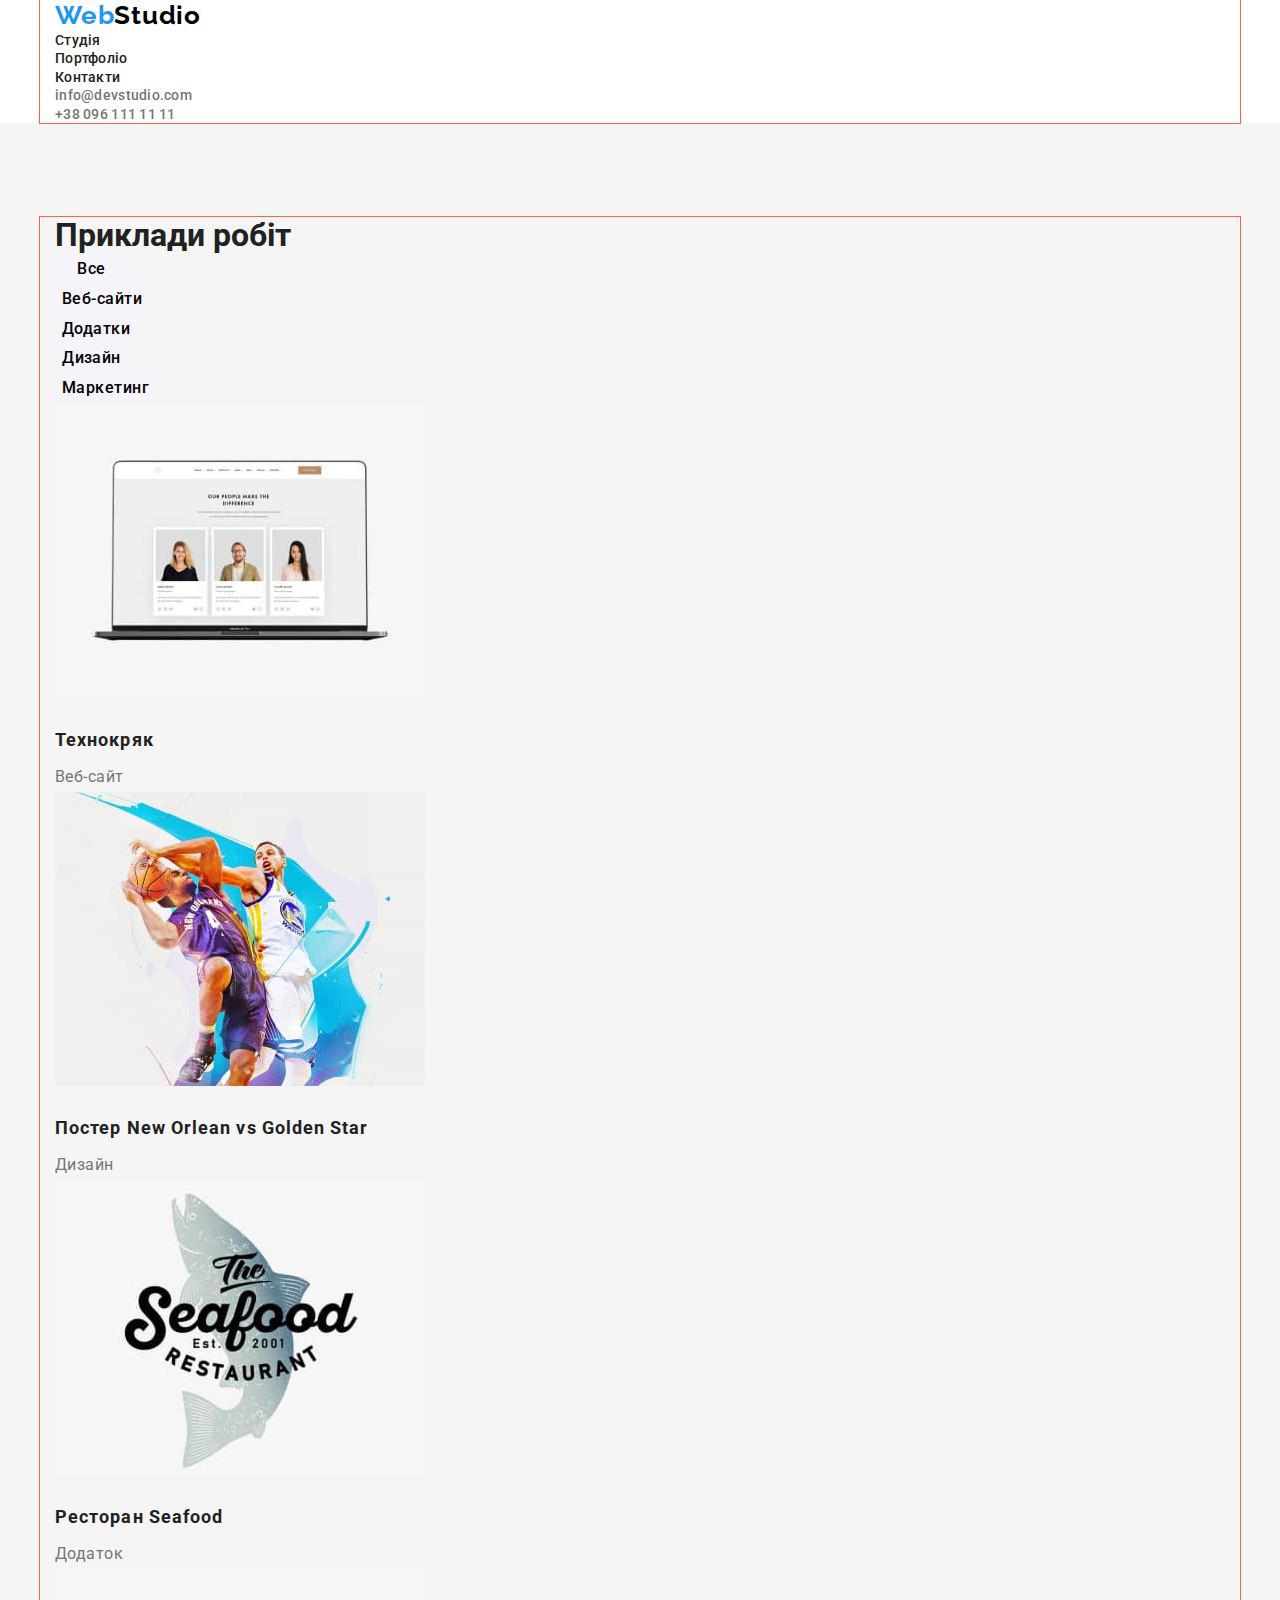
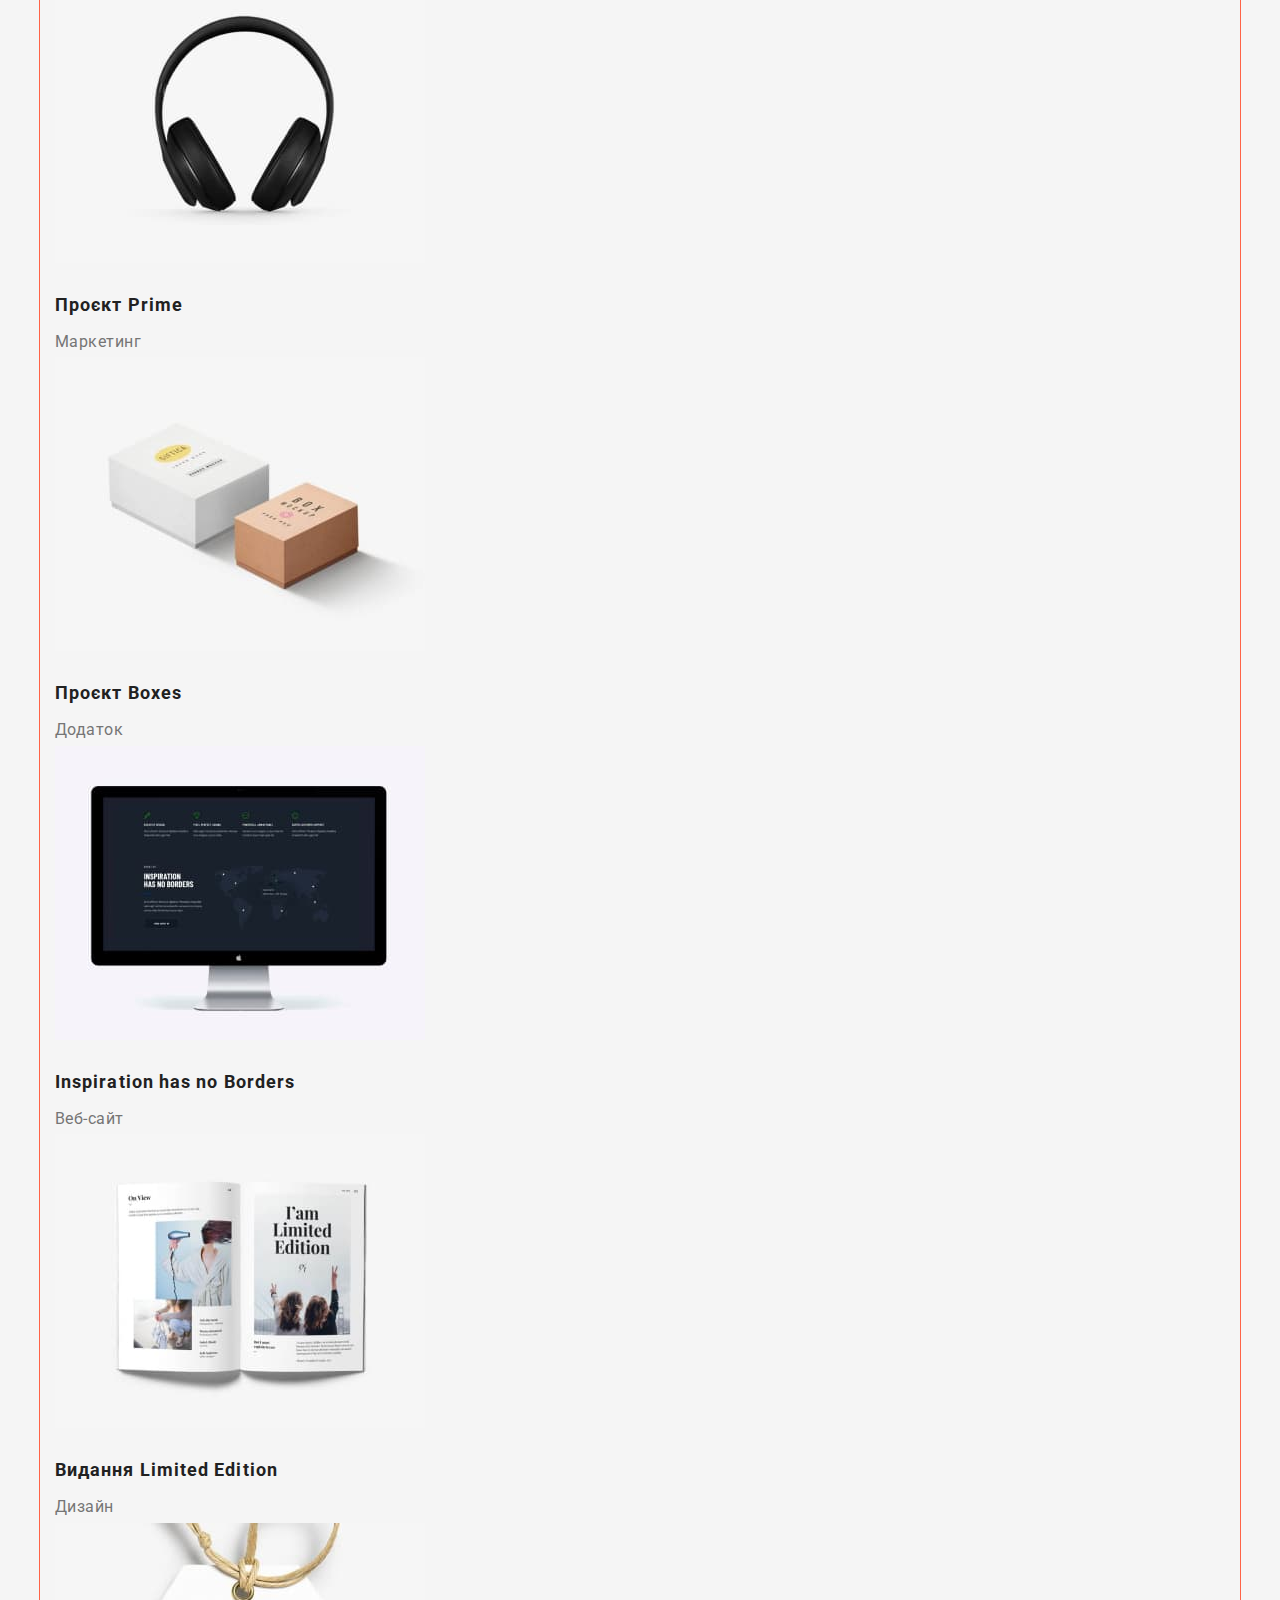
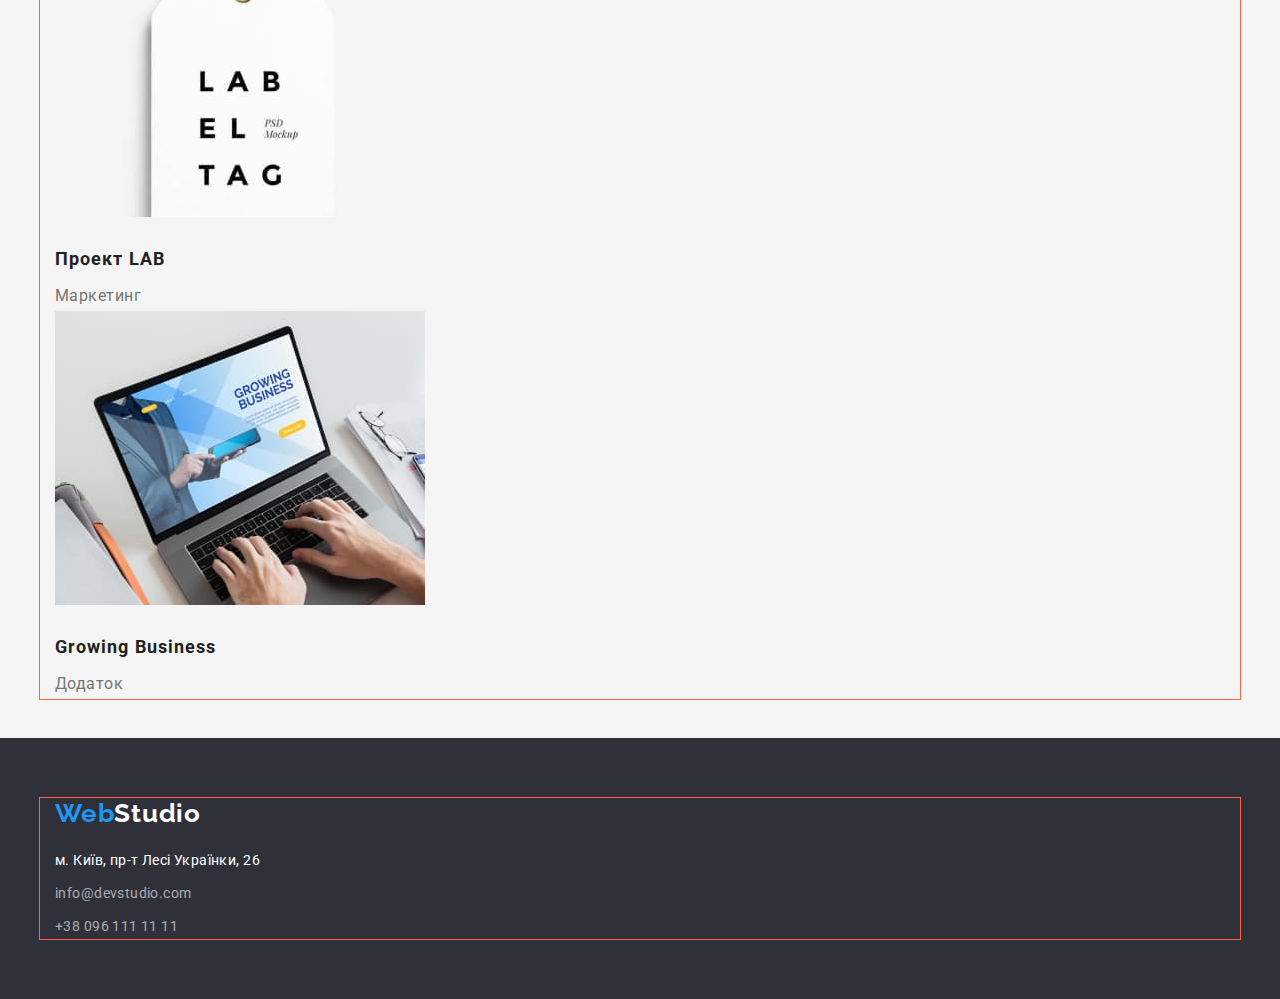
==== portfolio.html @ 7a87fbc9 "Падинги и марджины для ДЗ №3" ====
<!DOCTYPE html>
<html lang="uk">
  <head>
    <meta charset="UTF-8" />
    <meta http-equiv="X-UA-Compatible" content="IE=edge" />
    <meta name="viewport" content="width=device-width, initial-scale=1.0" />
    <title>Портфоліо</title>
    <link
      href="https://fonts.googleapis.com/css2?family=Raleway:wght@700&family=Roboto:wght@400;500;700;900&display=swap"
      rel="stylesheet"
    />
    <link
      rel="stylesheet"
      href="https://cdnjs.cloudflare.com/ajax/libs/modern-normalize/1.1.0/modern-normalize.min.css"
    />
    <link rel="stylesheet" href="./css/styles.css" />
  </head>
  <body>
    <!-- Хедер -->
    <header class="header">
      <div class="container">
        <a href="./index.html" class="link"
          ><span class="aссent">Web</span><span class="logo-head">Studio</span></a
        >
        <nav>
          <ul class="list">
            <li><a href="./index.html" class="link nav">Студія</a></li>
            <li><a href="./portfolio.html" class="link nav">Портфоліо</a></li>
            <li><a href="" class="link nav">Контакти</a></li>
          </ul>
        </nav>
        <ul class="list">
          <li><a href="mailto:info@devstudio.com" class="link contacts">info@devstudio.com</a></li>
          <li><a href="tel:+380961111111" class="link contacts">+38 096 111 11 11</a></li>
        </ul>
      </div>
    </header>
    <!-- Герой -->
    <main>
      <section class="portfolio-hero">
        <div class="container">
          <h1>Приклади робіт</h1>
          <ul class="list filter-title">
            <li><button class="filter" type="button">Все</button></li>
            <li><button class="filter" type="button">Веб-сайти</button></li>
            <li><button class="filter" type="button">Додатки</button></li>
            <li><button class="filter" type="button">Дизайн</button></li>
            <li><button class="filter" type="button">Маркетинг</button></li>
          </ul>
          <ul class="list">
            <li>
              <img src="./img/portfolio1.jpg" alt="відчинений ноутбук" width="370" />
              <h2 class="image-title">Технокряк</h2>
              <p class="image-text">Веб-сайт</p>
            </li>
            <li>
              <img src="./img/portfolio2.jpg" alt="гра в баскетбол" width="370" />
              <h2 class="image-title">Постер <span lang="en">New Orlean vs Golden Star</span></h2>
              <p class="image-text">Дизайн</p>
            </li>
            <li>
              <img src="./img/portfolio3.jpg" alt="постер ресторану" width="370" />
              <h2 class="image-title">Ресторан <span lang="en">Seafood</span></h2>
              <p class="image-text">Додаток</p>
            </li>
            <li>
              <img src="./img/portfolio4.jpg" alt="навушники" width="370" />
              <h2 class="image-title">Проєкт <span lang="en">Prime</span></h2>
              <p class="image-text">Маркетинг</p>
            </li>
            <li>
              <img src="./img/portfolio5.jpg" alt="картонні коробки" width="370" />
              <h2 class="image-title">Проєкт <span lang="en">Boxes</span></h2>
              <p class="image-text">Додаток</p>
            </li>
            <li>
              <img src="./img/portfolio6.jpg" alt="екран монітору" width="370" />
              <h2 class="image-title" lang="en">Inspiration has no Borders</h2>
              <p class="image-text">Веб-сайт</p>
            </li>
            <li>
              <img src="./img/portfolio7.jpg" alt="відкрита книга" width="370" />
              <h2 class="image-title">Видання <span lang="en">Limited Edition</span></h2>
              <p class="image-text">Дизайн</p>
            </li>
            <li>
              <img src="./img/portfolio8.jpg" alt="бірка" width="370" />
              <h2 class="image-title">Проект <span lang="en">LAB</span></h2>
              <p class="image-text">Маркетинг</p>
            </li>
            <li>
              <img src="./img/portfolio9.jpg" alt="відчинений ноутбук" width="370" />
              <h2 class="image-title" lang="en">Growing Business</h2>
              <p class="image-text">Додаток</p>
            </li>
          </ul>
        </div>
      </section>
    </main>
    <!-- Футер -->
    <footer class="footer">
      <div class="container">
        <a href="./index.html" class="link"
          ><span class="aссent">Web</span><span class="logo-footer">Studio</span></a
        >
        <address class="address">
          <p class="address-place">м. Київ, пр-т Лесі Українки, 26</p>
          <ul class="list">
            <li class="address-mail">
              <a href="mailto:info@devstudio.com" class="link footer-contacts"
                >info@devstudio.com</a
              >
            </li>
            <li><a href="tel:+380961111111" class="link footer-contacts">+38 096 111 11 11</a></li>
          </ul>
        </address>
      </div>
    </footer>
  </body>
</html>
---- css/styles.css ----
:root {
  --main-background-color: #f5f5f5;
  --primary-text-color: #212121;
  --secondery-text-color: #757575;
  --active-text-color: #2196f3;
  --text-logo: #000000;
  --text-hero: #ffffff;
  --team-background-color: #f5f4fa;
}

body {
  font-family: 'roboto', sans-serif;
  color: var(--primary-text-color);
}

.container {
  width: 1200px;
  margin-left: auto;
  margin-right: auto;
  padding-left: 15px;
  padding-right: 15px;
  outline: 1px solid tomato;
}

/* Хедер */
.header {
  background-color: var(--text-hero);
}

/* Навигация */

.link.nav {
  color: var(--primary-text-color);
  font-weight: 500;
  font-size: 14px;
  line-height: 1.14;
  letter-spacing: 0.02em;
}

/* Логотип */

.aссent {
  color: var(--active-text-color);
  font-family: 'raleway';
  font-weight: 700;
  font-size: 26px;
  line-height: 1.19;
  letter-spacing: 0.03em;
}

.logo-head {
  font-family: 'raleway';
  color: var(--text-logo);
  font-weight: 700;
  font-size: 26px;
  line-height: 1.19;
  letter-spacing: 0.03em;
}

.logo-head:hover,
.logo-head:focus {
  color: var(--active-text-color);
}

/* Cсылки контактов хедера */

.contacts {
  color: var(--secondery-text-color);
  font-weight: 500;
  font-size: 14px;
  line-height: 1.14;
  letter-spacing: 0.02em;
}

.link:hover,
.link:focus {
  color: var(--active-text-color);
}

/* Кнопки */

.filter:hover,
.filter:focus {
  background-color: var(--active-text-color);
  color: var(--text-hero);
  box-shadow: 0px 3px 1px rgba(0, 0, 0, 0.1), 0px 1px 2px rgba(0, 0, 0, 0.08),
    0px 2px 2px rgba(0, 0, 0, 0.12);
}

.booking {
  background-color: var(--active-text-color);
  color: var(--text-hero);
  font-family: inherit;
  font-weight: 700;
  font-size: 16px;
  line-height: 1.88;
  letter-spacing: 0.06em;
  cursor: pointer;
  padding: 10px 32px;
  border-radius: 4px;
  min-width: 216px;
  text-align: center;
  box-shadow: 0px 4px 4px rgba(0, 0, 0, 0.15);
  border: 1px solid transparent;
}

.filter {
  display: inline-block;
  font-family: inherit;
  cursor: pointer;
  font-weight: 500;
  font-size: 16px;
  line-height: 1.62;
  letter-spacing: 0.03em;
  min-width: 73px;
  border-radius: 4px;
  border: 1px solid transparent;
  background-color: var(--team-background-color);
}

/* Герой главной страницы */

.hero {
  background-color: #2f303a;
  text-align: center;
}

.hero-title {
  font-weight: 900;
  font-size: 44px;
  line-height: 1.4;
  letter-spacing: 0.06em;
  text-transform: uppercase;
  color: var(--text-hero);
  margin-bottom: 30px;
}

/* Герой страницы портфолио */

.portfolio-hero {
  background-color: var(--main-background-color);
  padding-top: 94px;
  padding-bottom: 39px;
}

.image-title {
  font-weight: 700;
  font-size: 18px;
  line-height: 2;
  letter-spacing: 0.06em;
  margin-top: 20px;
  margin-bottom: 4px;
}

.image-text {
  font-size: 16px;
  line-height: 1.88;
  letter-spacing: 0.03em;
  color: var(--secondery-text-color);
}

.filter-title {
  margin-bottom: 34px;
}

/* Преимущества */

.advantage {
  background-color: var(--main-background-color);
  padding-top: 94px;
  padding-bottom: 94px;
}
.advantage-title {
  font-weight: 700;
  font-size: 14px;
  line-height: 1.14;
  letter-spacing: 0.03em;
  text-transform: uppercase;
  margin-bottom: 10px;
}

.advantage-text {
  font-size: 14px;
  line-height: 1.71;
  letter-spacing: 0.03em;
  color: var(--secondery-text-color);
}

/* Чем мы занимаемся */

.process-title,
.team-title {
  font-weight: 700;
  font-size: 36px;
  line-height: 1.17;
  text-align: center;
  letter-spacing: 0.03em;
  margin-bottom: 50px;
}

.process {
  background-color: var(--main-background-color);
  padding-bottom: 94px;
}

/* Команда */

.team {
  background-color: var(--team-background-color);
  padding-top: 94px;
  padding-bottom: 94px;
}

.team-card {
  background-color: var(--text-hero);
}

.team-name {
  font-weight: 500;
  font-size: 16px;
  line-height: 1.19;
  letter-spacing: 0.03em;
}

.job-title {
  font-size: 16px;
  line-height: 1.19;
  letter-spacing: 0.03em;
  color: var(--secondery-text-color);
}

/* Футер */

.footer {
  background-color: #2f303a;
  padding-top: 60px;
  padding-bottom: 60px;
}

.address {
  font-style: normal;
  font-size: 14px;
  line-height: 1.71;
  letter-spacing: 0.03em;
  margin-top: 20px;
}

.address-place {
  color: var(--text-hero);
  margin-bottom: 9px;
}

.footer-contacts {
  color: rgba(255, 255, 255, 0.6);
}

.address-mail {
  margin-bottom: 9px;
}

.logo-footer {
  color: var(--text-hero);
  font-family: 'raleway';
  font-weight: 700;
  font-size: 26px;
  line-height: 1.19;
  letter-spacing: 0.03em;
}

.logo-footer:hover,
.logo-footer:focus {
  color: var(--active-text-color);
}

/* Убрал подчеркивания и точки со ссылок и списков
и сбросил отступы */

.link {
  text-decoration: none;
  margin: 0;
  padding: 0;
}

.list {
  list-style: none;
  margin: 0;
  padding: 0;
}

/* Сброс отступов для заголовков и абзацев */
h1,
h2,
h3,
h4,
h5,
h6,
p {
  padding: 0;
  margin: 0;
}
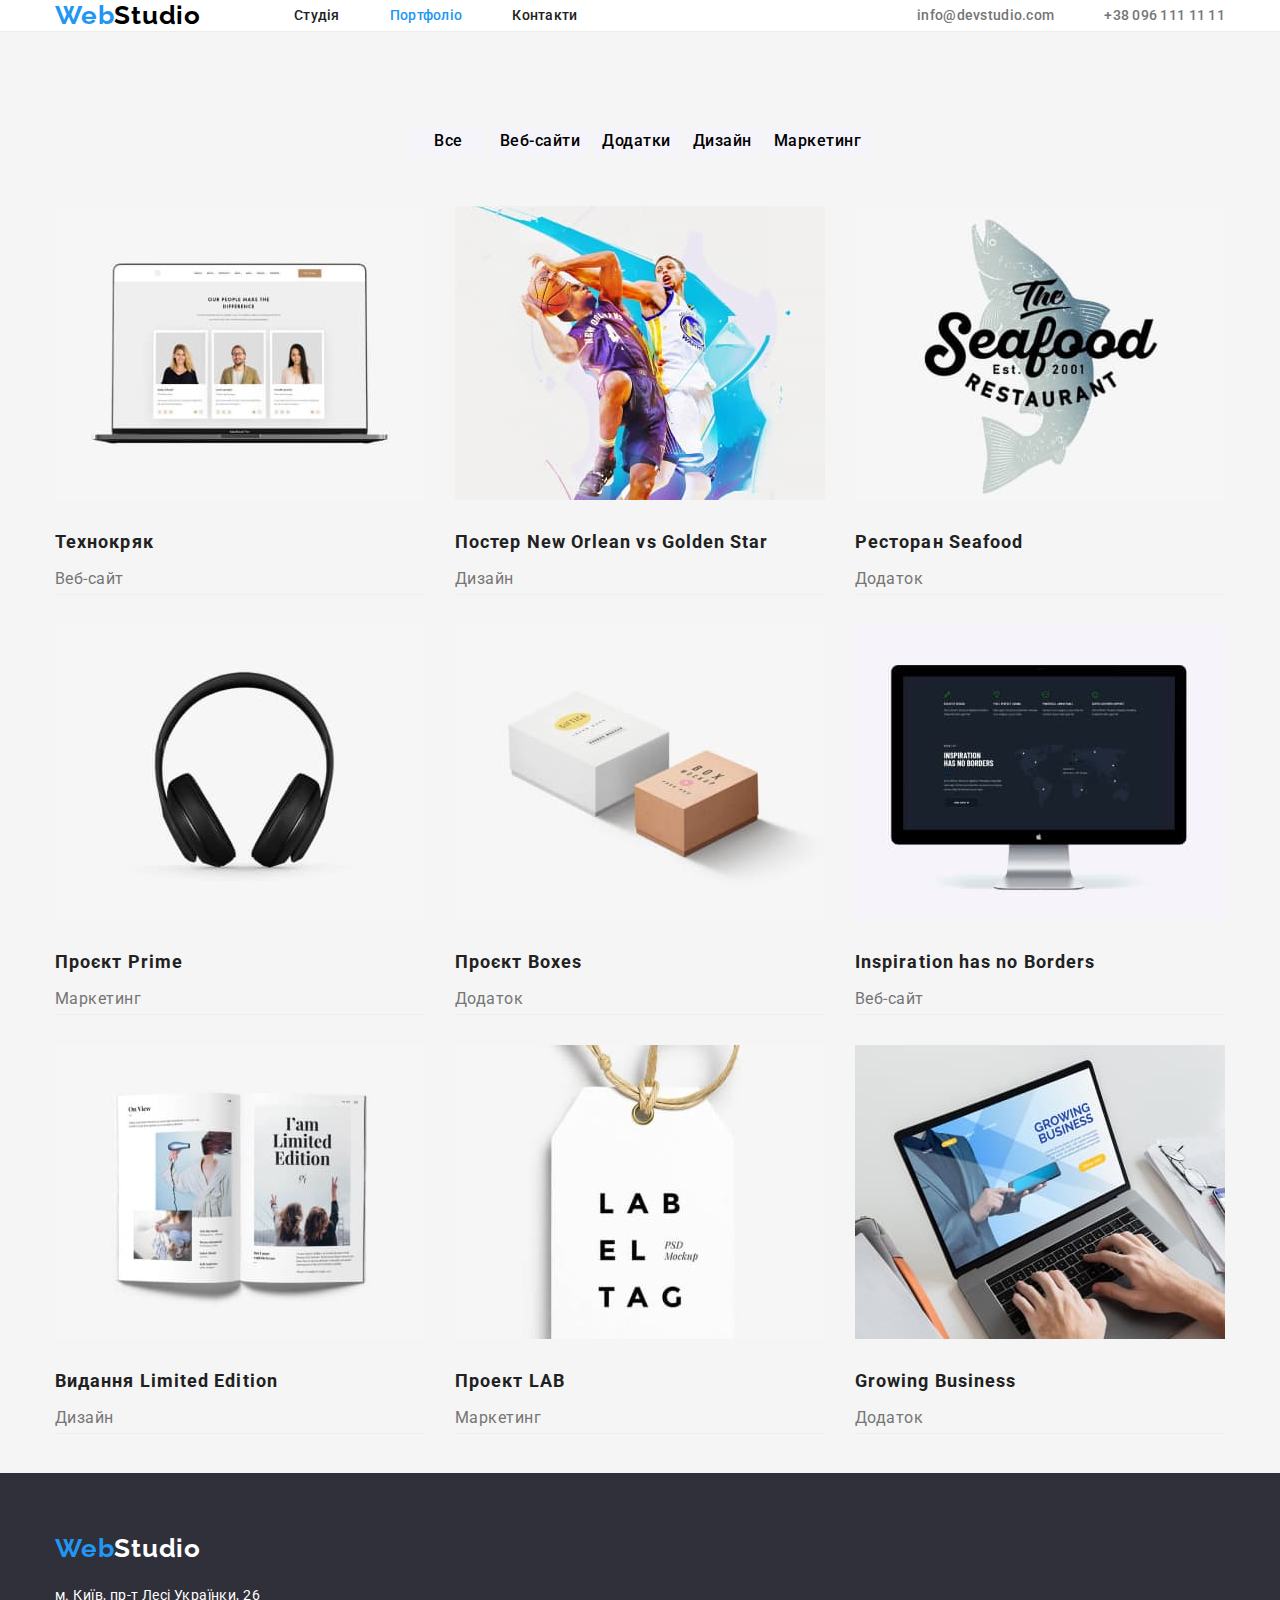
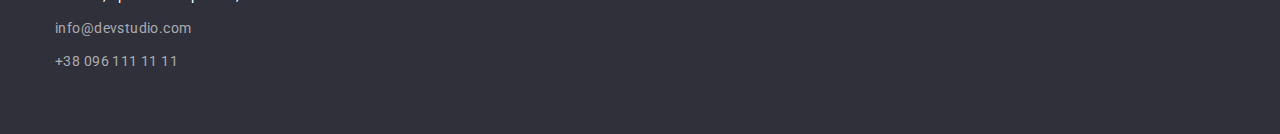
==== commit 353a7c58: "Закончил ДЗ №3" ====
--- a/portfolio.html
+++ b/portfolio.html
@@ -19,17 +19,17 @@
     <!-- Хедер -->
     <header class="header">
       <div class="container">
-        <a href="./index.html" class="link"
+        <a href="./index.html" class="link logo"
           ><span class="aссent">Web</span><span class="logo-head">Studio</span></a
         >
         <nav>
-          <ul class="list">
-            <li><a href="./index.html" class="link nav">Студія</a></li>
-            <li><a href="./portfolio.html" class="link nav">Портфоліо</a></li>
-            <li><a href="" class="link nav">Контакти</a></li>
+          <ul class="site-nav list">
+            <li class="item"><a href="./index.html" class="link nav">Студія</a></li>
+            <li class="item"><a href="./portfolio.html" class="link nav current">Портфоліо</a></li>
+            <li class="item"><a href="" class="link nav">Контакти</a></li>
           </ul>
         </nav>
-        <ul class="list">
+        <ul class="auth-nav list">
           <li><a href="mailto:info@devstudio.com" class="link contacts">info@devstudio.com</a></li>
           <li><a href="tel:+380961111111" class="link contacts">+38 096 111 11 11</a></li>
         </ul>
@@ -39,56 +39,56 @@
     <main>
       <section class="portfolio-hero">
         <div class="container">
-          <h1>Приклади робіт</h1>
+          <h1 class="hidden">Приклади робіт</h1>
           <ul class="list filter-title">
-            <li><button class="filter" type="button">Все</button></li>
-            <li><button class="filter" type="button">Веб-сайти</button></li>
-            <li><button class="filter" type="button">Додатки</button></li>
-            <li><button class="filter" type="button">Дизайн</button></li>
-            <li><button class="filter" type="button">Маркетинг</button></li>
+            <li class="filter-item"><button class="filter" type="button">Все</button></li>
+            <li class="filter-item"><button class="filter" type="button">Веб-сайти</button></li>
+            <li class="filter-item"><button class="filter" type="button">Додатки</button></li>
+            <li class="filter-item"><button class="filter" type="button">Дизайн</button></li>
+            <li class="filter-item"><button class="filter" type="button">Маркетинг</button></li>
           </ul>
-          <ul class="list">
-            <li>
+          <ul class="list card-list">
+            <li class="card-item">
               <img src="./img/portfolio1.jpg" alt="відчинений ноутбук" width="370" />
               <h2 class="image-title">Технокряк</h2>
               <p class="image-text">Веб-сайт</p>
             </li>
-            <li>
+            <li class="card-item">
               <img src="./img/portfolio2.jpg" alt="гра в баскетбол" width="370" />
               <h2 class="image-title">Постер <span lang="en">New Orlean vs Golden Star</span></h2>
               <p class="image-text">Дизайн</p>
             </li>
-            <li>
+            <li class="card-item">
               <img src="./img/portfolio3.jpg" alt="постер ресторану" width="370" />
               <h2 class="image-title">Ресторан <span lang="en">Seafood</span></h2>
               <p class="image-text">Додаток</p>
             </li>
-            <li>
+            <li class="card-item">
               <img src="./img/portfolio4.jpg" alt="навушники" width="370" />
               <h2 class="image-title">Проєкт <span lang="en">Prime</span></h2>
               <p class="image-text">Маркетинг</p>
             </li>
-            <li>
+            <li class="card-item">
               <img src="./img/portfolio5.jpg" alt="картонні коробки" width="370" />
               <h2 class="image-title">Проєкт <span lang="en">Boxes</span></h2>
               <p class="image-text">Додаток</p>
             </li>
-            <li>
+            <li class="card-item">
               <img src="./img/portfolio6.jpg" alt="екран монітору" width="370" />
               <h2 class="image-title" lang="en">Inspiration has no Borders</h2>
               <p class="image-text">Веб-сайт</p>
             </li>
-            <li>
+            <li class="card-item">
               <img src="./img/portfolio7.jpg" alt="відкрита книга" width="370" />
               <h2 class="image-title">Видання <span lang="en">Limited Edition</span></h2>
               <p class="image-text">Дизайн</p>
             </li>
-            <li>
+            <li class="card-item">
               <img src="./img/portfolio8.jpg" alt="бірка" width="370" />
               <h2 class="image-title">Проект <span lang="en">LAB</span></h2>
               <p class="image-text">Маркетинг</p>
             </li>
-            <li>
+            <li class="card-item">
               <img src="./img/portfolio9.jpg" alt="відчинений ноутбук" width="370" />
               <h2 class="image-title" lang="en">Growing Business</h2>
               <p class="image-text">Додаток</p>
--- a/css/styles.css
+++ b/css/styles.css
@@ -13,18 +13,41 @@
   color: var(--primary-text-color);
 }
 
+/* Убрал подчеркивания и точки со ссылок и списков
+и сбросил отступы */
+
+.link {
+  text-decoration: none;
+  margin: 0;
+  padding: 0;
+}
+
+.list {
+  list-style: none;
+  margin: 0;
+  padding: 0;
+}
+
+/* Контейнер */
+
 .container {
   width: 1200px;
   margin-left: auto;
   margin-right: auto;
   padding-left: 15px;
   padding-right: 15px;
-  outline: 1px solid tomato;
+  /* outline: 1px solid tomato; */
 }
 
 /* Хедер */
 .header {
   background-color: var(--text-hero);
+  border-bottom: 1px solid #ECECEC;
+}
+
+.header > .container {
+  display: flex;
+  align-items: center;
 }
 
 /* Навигация */
@@ -37,6 +60,28 @@
   letter-spacing: 0.02em;
 }
 
+.link.logo {
+  margin-right: 93px;
+}
+
+.site-nav > .item:not(:last-child) {
+  margin-right: 50px;
+}
+
+.site-nav {
+  display: flex;
+}
+
+.auth-nav {
+  display: flex;
+  margin-left: auto;
+}
+
+.link.nav.current {
+  color: var(--active-text-color);
+}
+
+
 /* Логотип */
 
 .aссent {
@@ -57,10 +102,6 @@
   letter-spacing: 0.03em;
 }
 
-.logo-head:hover,
-.logo-head:focus {
-  color: var(--active-text-color);
-}
 
 /* Cсылки контактов хедера */
 
@@ -70,6 +111,10 @@
   font-size: 14px;
   line-height: 1.14;
   letter-spacing: 0.02em;
+}
+
+.link.contacts:last-child {
+  margin-left: 50px;
 }
 
 .link:hover,
@@ -99,7 +144,6 @@
   padding: 10px 32px;
   border-radius: 4px;
   min-width: 216px;
-  text-align: center;
   box-shadow: 0px 4px 4px rgba(0, 0, 0, 0.15);
   border: 1px solid transparent;
 }
@@ -123,6 +167,7 @@
 .hero {
   background-color: #2f303a;
   text-align: center;
+  height: 600px;
 }
 
 .hero-title {
@@ -133,6 +178,7 @@
   text-transform: uppercase;
   color: var(--text-hero);
   margin-bottom: 30px;
+  padding-top: 200px;
 }
 
 /* Герой страницы портфолио */
@@ -160,16 +206,59 @@
 }
 
 .filter-title {
-  margin-bottom: 34px;
+  display: flex;
+  margin-bottom: 50px;
+  justify-content: center;
+}
+
+.filter-item:not(:last-child) {
+  margin-right: 8px;
+}
+
+.card-list {
+  display: flex;
+  flex-wrap: wrap;
+}
+
+.card-item {
+  width: 370px;
+  border-bottom: 1px solid #eeeeee;
+}
+
+.card-item:not(:nth-child(3n)) {
+  margin-right: 30px;
+}
+
+.card-item:not(:nth-last-child(-n + 3)) {
+  margin-bottom: 30px;
 }
 
 /* Преимущества */
+
+.hidden {
+  display: none;
+}
 
 .advantage {
   background-color: var(--main-background-color);
   padding-top: 94px;
   padding-bottom: 94px;
 }
+
+.advantage-list {
+  display: flex;
+  justify-content: center;
+}
+
+.advantage-item:not(:last-child) {
+  margin-right: 30px;
+}
+
+.advantage-item {
+  width: calc(100%/4);
+}
+
+
 .advantage-title {
   font-weight: 700;
   font-size: 14px;
@@ -202,6 +291,16 @@
   background-color: var(--main-background-color);
   padding-bottom: 94px;
 }
+
+.process-list {
+  display: flex;
+  justify-content: center;
+}
+
+.process-item:not(:last-child) {
+  margin-right: 30px;
+}
+
 
 /* Команда */
 
@@ -211,11 +310,28 @@
   padding-bottom: 94px;
 }
 
+.team-list {
+  display: flex;
+  justify-content: center;
+}
+
+.team-card:not(:last-child) {
+  margin-right: 30px;
+}
+
+
 .team-card {
+  width: 270px;
+  text-align: center;
   background-color: var(--text-hero);
+  box-shadow: 0px 1px 3px rgba(0, 0, 0, 0.12), 0px 1px 1px rgba(0, 0, 0, 0.14),
+    0px 2px 1px rgba(0, 0, 0, 0.2);
+  border-radius: 0px 0px 4px 4px;
 }
 
 .team-name {
+  margin-top: 30px;
+  margin-bottom: 10px;
   font-weight: 500;
   font-size: 16px;
   line-height: 1.19;
@@ -223,6 +339,7 @@
 }
 
 .job-title {
+  padding-bottom: 30px;
   font-size: 16px;
   line-height: 1.19;
   letter-spacing: 0.03em;
@@ -267,25 +384,6 @@
   letter-spacing: 0.03em;
 }
 
-.logo-footer:hover,
-.logo-footer:focus {
-  color: var(--active-text-color);
-}
-
-/* Убрал подчеркивания и точки со ссылок и списков
-и сбросил отступы */
-
-.link {
-  text-decoration: none;
-  margin: 0;
-  padding: 0;
-}
-
-.list {
-  list-style: none;
-  margin: 0;
-  padding: 0;
-}
 
 /* Сброс отступов для заголовков и абзацев */
 h1,
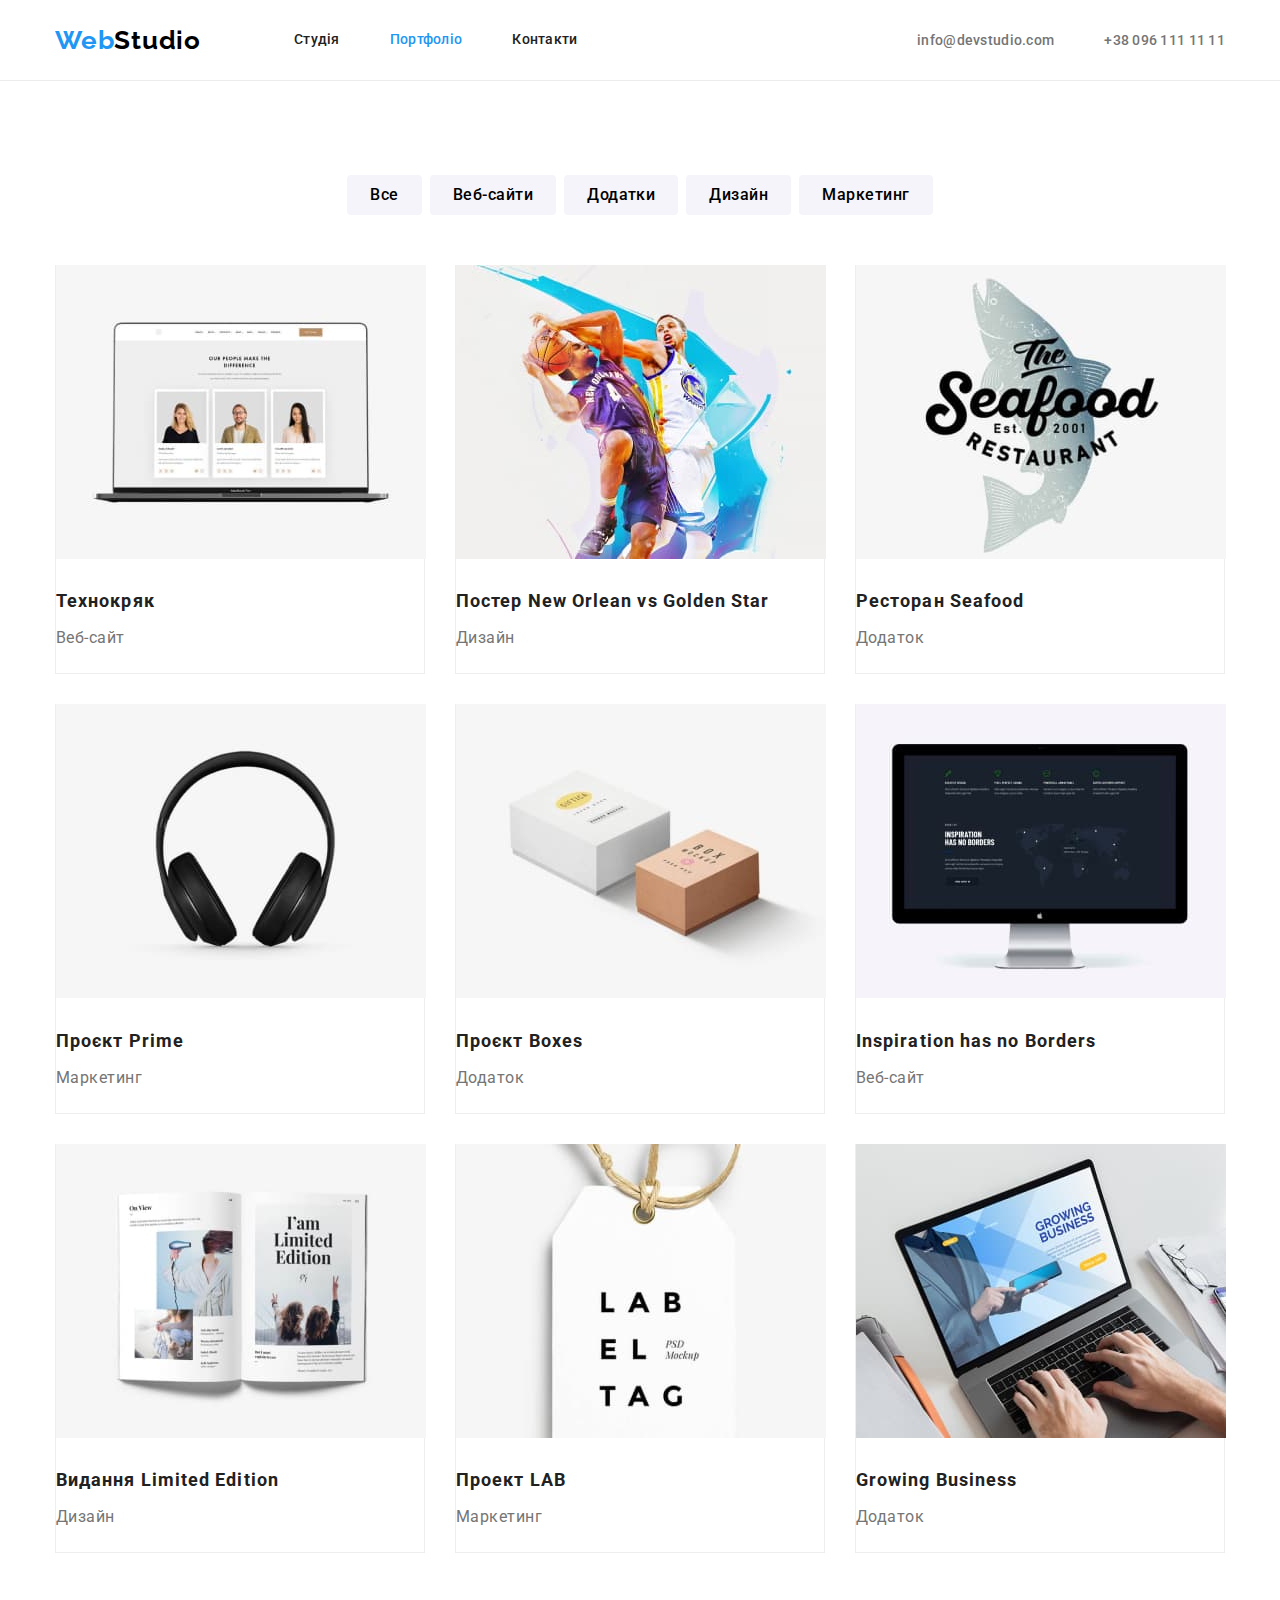
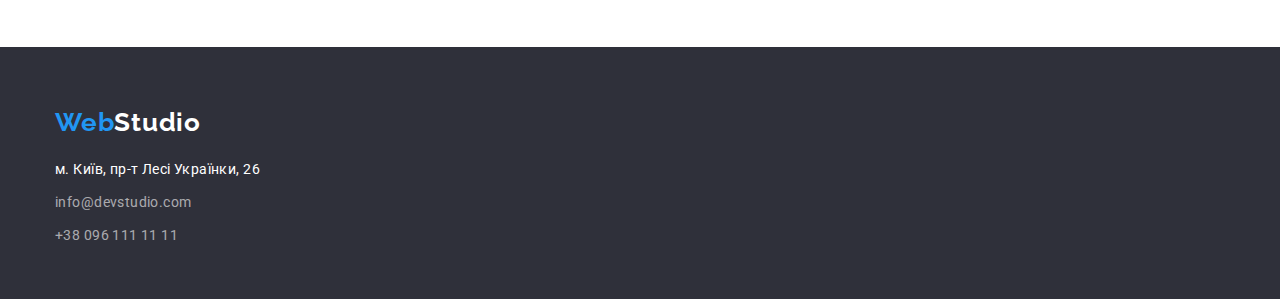
==== commit 06d6c822: "Исправление замечаний по ДЗ №3" ====
--- a/portfolio.html
+++ b/portfolio.html
@@ -50,48 +50,66 @@
           <ul class="list card-list">
             <li class="card-item">
               <img src="./img/portfolio1.jpg" alt="відчинений ноутбук" width="370" />
-              <h2 class="image-title">Технокряк</h2>
-              <p class="image-text">Веб-сайт</p>
+              <div class="card-box">
+                <h2 class="image-title">Технокряк</h2>
+                <p class="image-text">Веб-сайт</p>
+              </div>
             </li>
             <li class="card-item">
               <img src="./img/portfolio2.jpg" alt="гра в баскетбол" width="370" />
-              <h2 class="image-title">Постер <span lang="en">New Orlean vs Golden Star</span></h2>
-              <p class="image-text">Дизайн</p>
+              <div class="card-box">
+                <h2 class="image-title">Постер <span lang="en">New Orlean vs Golden Star</span></h2>
+                <p class="image-text">Дизайн</p>
+              </div>
             </li>
             <li class="card-item">
               <img src="./img/portfolio3.jpg" alt="постер ресторану" width="370" />
-              <h2 class="image-title">Ресторан <span lang="en">Seafood</span></h2>
-              <p class="image-text">Додаток</p>
+              <div class="card-box">
+                <h2 class="image-title">Ресторан <span lang="en">Seafood</span></h2>
+                <p class="image-text">Додаток</p>
+              </div>
             </li>
             <li class="card-item">
               <img src="./img/portfolio4.jpg" alt="навушники" width="370" />
-              <h2 class="image-title">Проєкт <span lang="en">Prime</span></h2>
-              <p class="image-text">Маркетинг</p>
+              <div class="card-box">
+                <h2 class="image-title">Проєкт <span lang="en">Prime</span></h2>
+                <p class="image-text">Маркетинг</p>
+              </div>
             </li>
             <li class="card-item">
               <img src="./img/portfolio5.jpg" alt="картонні коробки" width="370" />
-              <h2 class="image-title">Проєкт <span lang="en">Boxes</span></h2>
-              <p class="image-text">Додаток</p>
+              <div class="card-box">
+                <h2 class="image-title">Проєкт <span lang="en">Boxes</span></h2>
+                <p class="image-text">Додаток</p>
+              </div>
             </li>
             <li class="card-item">
               <img src="./img/portfolio6.jpg" alt="екран монітору" width="370" />
-              <h2 class="image-title" lang="en">Inspiration has no Borders</h2>
-              <p class="image-text">Веб-сайт</p>
+              <div class="card-box">
+                <h2 class="image-title" lang="en">Inspiration has no Borders</h2>
+                <p class="image-text">Веб-сайт</p>
+              </div>
             </li>
             <li class="card-item">
               <img src="./img/portfolio7.jpg" alt="відкрита книга" width="370" />
-              <h2 class="image-title">Видання <span lang="en">Limited Edition</span></h2>
-              <p class="image-text">Дизайн</p>
+              <div class="card-box">
+                <h2 class="image-title">Видання <span lang="en">Limited Edition</span></h2>
+                <p class="image-text">Дизайн</p>
+              </div>
             </li>
             <li class="card-item">
               <img src="./img/portfolio8.jpg" alt="бірка" width="370" />
-              <h2 class="image-title">Проект <span lang="en">LAB</span></h2>
-              <p class="image-text">Маркетинг</p>
+              <div class="card-box">
+                <h2 class="image-title">Проект <span lang="en">LAB</span></h2>
+                <p class="image-text">Маркетинг</p>
+              </div>
             </li>
             <li class="card-item">
               <img src="./img/portfolio9.jpg" alt="відчинений ноутбук" width="370" />
-              <h2 class="image-title" lang="en">Growing Business</h2>
-              <p class="image-text">Додаток</p>
+              <div class="card-box">
+                <h2 class="image-title" lang="en">Growing Business</h2>
+                <p class="image-text">Додаток</p>
+              </div>
             </li>
           </ul>
         </div>
--- a/css/styles.css
+++ b/css/styles.css
@@ -42,7 +42,7 @@
 /* Хедер */
 .header {
   background-color: var(--text-hero);
-  border-bottom: 1px solid #ECECEC;
+  border-bottom: 1px solid #ececec;
 }
 
 .header > .container {
@@ -53,6 +53,9 @@
 /* Навигация */
 
 .link.nav {
+  display: block;
+  padding-top: 32px;
+  padding-bottom: 32px;
   color: var(--primary-text-color);
   font-weight: 500;
   font-size: 14px;
@@ -60,16 +63,13 @@
   letter-spacing: 0.02em;
 }
 
-.link.logo {
-  margin-right: 93px;
-}
-
 .site-nav > .item:not(:last-child) {
   margin-right: 50px;
 }
 
 .site-nav {
   display: flex;
+  margin-left: 93px;
 }
 
 .auth-nav {
@@ -80,7 +80,6 @@
 .link.nav.current {
   color: var(--active-text-color);
 }
-
 
 /* Логотип */
 
@@ -101,7 +100,6 @@
   line-height: 1.19;
   letter-spacing: 0.03em;
 }
-
 
 /* Cсылки контактов хедера */
 
@@ -150,13 +148,15 @@
 
 .filter {
   display: inline-block;
+  min-width: 73px;
+  padding: 6px 22px;
+
   font-family: inherit;
   cursor: pointer;
   font-weight: 500;
   font-size: 16px;
   line-height: 1.62;
   letter-spacing: 0.03em;
-  min-width: 73px;
   border-radius: 4px;
   border: 1px solid transparent;
   background-color: var(--team-background-color);
@@ -167,26 +167,25 @@
 .hero {
   background-color: #2f303a;
   text-align: center;
-  height: 600px;
+  padding-top: 200px;
+  padding-bottom: 200px;
 }
 
 .hero-title {
   font-weight: 900;
   font-size: 44px;
   line-height: 1.4;
+  margin-bottom: 30px;
   letter-spacing: 0.06em;
   text-transform: uppercase;
   color: var(--text-hero);
-  margin-bottom: 30px;
-  padding-top: 200px;
 }
 
 /* Герой страницы портфолио */
 
 .portfolio-hero {
-  background-color: var(--main-background-color);
   padding-top: 94px;
-  padding-bottom: 39px;
+  padding-bottom: 94px;
 }
 
 .image-title {
@@ -194,7 +193,6 @@
   font-size: 18px;
   line-height: 2;
   letter-spacing: 0.06em;
-  margin-top: 20px;
   margin-bottom: 4px;
 }
 
@@ -223,6 +221,8 @@
 .card-item {
   width: 370px;
   border-bottom: 1px solid #eeeeee;
+  border-left: 1px solid #eeeeee;
+  border-right: 1px solid #eeeeee;
 }
 
 .card-item:not(:nth-child(3n)) {
@@ -231,6 +231,11 @@
 
 .card-item:not(:nth-last-child(-n + 3)) {
   margin-bottom: 30px;
+}
+
+.card-box {
+  padding-top: 20px;
+  padding-bottom: 20px;
 }
 
 /* Преимущества */
@@ -255,9 +260,8 @@
 }
 
 .advantage-item {
-  width: calc(100%/4);
-}
-
+  width: calc(100% - 60px / 4);
+}
 
 .advantage-title {
   font-weight: 700;
@@ -300,7 +304,6 @@
 .process-item:not(:last-child) {
   margin-right: 30px;
 }
-
 
 /* Команда */
 
@@ -318,7 +321,6 @@
 .team-card:not(:last-child) {
   margin-right: 30px;
 }
-
 
 .team-card {
   width: 270px;
@@ -330,7 +332,6 @@
 }
 
 .team-name {
-  margin-top: 30px;
   margin-bottom: 10px;
   font-weight: 500;
   font-size: 16px;
@@ -338,8 +339,12 @@
   letter-spacing: 0.03em;
 }
 
+.team-box {
+  padding-top: 30px;
+  padding-bottom: 30px;
+}
+
 .job-title {
-  padding-bottom: 30px;
   font-size: 16px;
   line-height: 1.19;
   letter-spacing: 0.03em;
@@ -349,6 +354,7 @@
 /* Футер */
 
 .footer {
+  height: 252px;
   background-color: #2f303a;
   padding-top: 60px;
   padding-bottom: 60px;
@@ -383,7 +389,6 @@
   line-height: 1.19;
   letter-spacing: 0.03em;
 }
-
 
 /* Сброс отступов для заголовков и абзацев */
 h1,
